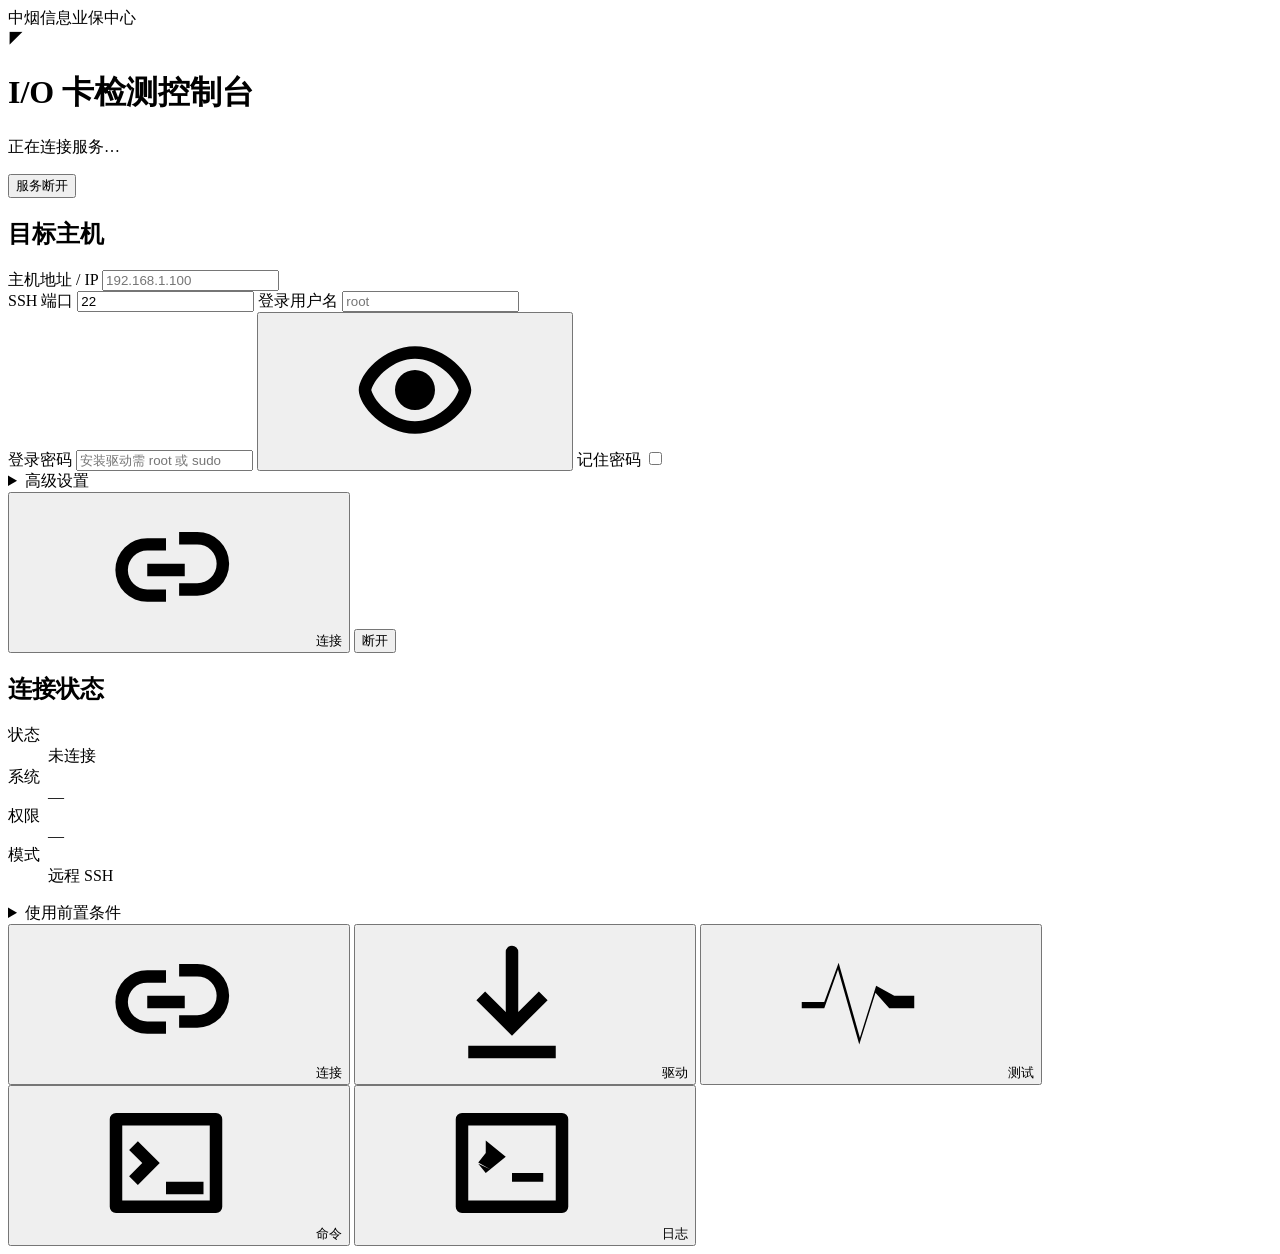
==== android/web/index.html @ fbf4bb79 "v2.4.0: 修复刷新设备误报服务断开(GET带body); 命令页新增复制/清空; 内置DAQ驱动安装包; 署名改为开发者:陈宠; 版本号升至2.4.0" ====
<!DOCTYPE html>
<html lang="zh-CN">
<head>
<meta charset="utf-8">
<title>研华I/O卡 检测控制台</title>
<meta name="viewport" content="width=device-width, initial-scale=1, viewport-fit=cover">
<meta name="theme-color" content="#16283c">
<meta name="mobile-web-app-capable" content="yes">
<meta name="apple-mobile-web-app-capable" content="yes">
<meta name="apple-mobile-web-app-status-bar-style" content="black-translucent">
<meta name="apple-mobile-web-app-title" content="IO检测">
<link rel="manifest" href="manifest.webmanifest">
<link rel="apple-touch-icon" href="apple-touch-icon.png">
<link rel="icon" href="icon-192.png">
<link rel="stylesheet" href="app.css">
</head>
<body>

<!-- ======================================================= 单位横幅 -->
<div class="orgbar">中烟信息业保中心</div>

<!-- ======================================================= 图标符号表 -->
<svg style="display:none" aria-hidden="true">
  <symbol id="i-link" viewBox="0 0 24 24"><path d="M3.9 12a5.1 5.1 0 0 1 5.1-5.1h3v2H9a3.1 3.1 0 1 0 0 6.2h3v2H9A5.1 5.1 0 0 1 3.9 12Zm5.1 1h6v-2H9v2Zm5.1-7.1H17a5.1 5.1 0 1 1 0 10.2h-2.9v-2H17a3.1 3.1 0 1 0 0-6.2h-2.9v-2Z"/></symbol>
  <symbol id="i-install" viewBox="0 0 24 24"><path d="M12 3a1 1 0 0 1 1 1v9.6l3.3-3.3 1.4 1.4-5.7 5.7-5.7-5.7 1.4-1.4L11 13.6V4a1 1 0 0 1 1-1ZM5 19h14v2H5v-2Z"/></symbol>
  <symbol id="i-pulse" viewBox="0 0 24 24"><path d="M3 13h3.6l2.2-6.2 3.4 12 2.6-8.3L17 13h4v-2h-3.2l-2.9-1.6-2.6 8.3-3.4-12L6.6 12H3v1Z"/></symbol>
  <symbol id="i-terminal" viewBox="0 0 24 24"><path d="M4 4h16a1 1 0 0 1 1 1v14a1 1 0 0 1-1 1H4a1 1 0 0 1-1-1V5a1 1 0 0 1 1-1Zm1 2v12h14V6H5Zm2.8 2.4 3.2 2.6-3.2 2.6-1.2-1.5L8.5 13l-1.9-1.1 1.2-1.5ZM12 15h5v-1.4h-5V15Z"/></symbol>
  <symbol id="i-eye" viewBox="0 0 24 24"><path d="M12 5c-5 0-9 4.5-9 7s4 7 9 7 9-4.5 9-7-4-7-9-7Zm0 2c3.4 0 6.4 2.9 7 5-.6 2.1-3.6 5-7 5s-6.4-2.9-7-5c.6-2.1 3.6-5 7-5Zm0 1.8a3.2 3.2 0 1 0 0 6.4 3.2 3.2 0 0 0 0-6.4Z"/></symbol>
  <symbol id="i-eye-off" viewBox="0 0 24 24"><path d="M3.3 2 2 3.3l3.1 3.1C3 8 1.9 9.9 1.9 12c.6 2.5 4.6 7 10.1 7 1.6 0 3.1-.4 4.4-1.1l3.3 3.3 1.3-1.3L3.3 2Zm5 5 2 2c-.2.3-.3.6-.3 1a2 2 0 0 0 2 2c.4 0 .7-.1 1-.3l1.9 1.9c-.9.5-1.9.8-2.9.8-3.4 0-6.4-2.9-7-5 .3-1 1.1-2 2.3-2.9Zm3.7-2c5.5 0 9.5 4.5 10.1 7-.3 1.2-1.1 2.6-2.4 3.8l-1.4-1.4c.9-.8 1.5-1.7 1.8-2.4-.6-2.1-3.6-5-7-5-.6 0-1.2.1-1.7.3L9.7 5.6C10.5 5.2 11.2 5 12 5Z"/></symbol>
  <symbol id="i-refresh" viewBox="0 0 24 24"><path d="M12 5V2L7 6l5 4V7a5 5 0 1 1-5 5H5a7 7 0 1 0 7-7Z"/></symbol>
  <symbol id="i-trash" viewBox="0 0 24 24"><path d="M9 3h6l1 2h4v2H4V5h4l1-2ZM6 8h12l-1 13H7L6 8Z"/></symbol>
  <symbol id="i-power" viewBox="0 0 24 24"><path d="M11 3h2v9h-2V3Zm6.4 2 1.4 1.4A8 8 0 1 1 5.2 6.4L6.6 5A10 10 0 1 0 17.4 5Z"/></symbol>
  <symbol id="i-close" viewBox="0 0 24 24"><path d="m6.4 5 5.6 5.6L17.6 5 19 6.4 13.4 12 19 17.6 17.6 19 12 13.4 6.4 19 5 17.6 10.6 12 5 6.4 6.4 5Z"/></symbol>
  <symbol id="i-check" viewBox="0 0 24 24"><path d="m9.5 17.6-5.1-5.1 1.4-1.4 3.7 3.7 8.7-8.7 1.4 1.4-10.1 10.1Z"/></symbol>
  <symbol id="i-upload" viewBox="0 0 24 24"><path d="M12 3 6.3 8.7l1.4 1.4L11 6.8V16h2V6.8l3.3 3.3 1.4-1.4L12 3ZM5 19h14v2H5v-2Z"/></symbol>
  <symbol id="i-cmd" viewBox="0 0 24 24"><path d="M4 4h16a1 1 0 0 1 1 1v14a1 1 0 0 1-1 1H4a1 1 0 0 1-1-1V5a1 1 0 0 1 1-1Zm1 2v12h14V6H5Zm2.5 2.5 3.5 3.5-3.5 3.5-1.4-1.4L8.2 12 6.1 9.9l1.4-1.4ZM12 15h6v2h-6v-2Z"/></symbol>
</svg>

<!-- ======================================================= 顶栏 -->
<header class="appbar">
  <div class="appbar-inner">
    <div class="brand">
      <span class="brand-mark">◤</span>
      <div class="brand-text">
        <h1>I/O 卡检测控制台</h1>
        <p id="subtitle">正在连接服务…</p>
      </div>
    </div>
    <button class="chip" id="connChip" type="button">离线</button>
  </div>
  <div class="stripe"></div>
  <div class="progress" id="progWrap" hidden>
    <div class="progress-bar" id="progBar"></div>
    <span class="progress-text" id="progText">就绪</span>
  </div>
</header>

<!-- ======================================================= 页面 -->
<main id="main">

  <!-- ---------------------------------------------- 连接 -->
  <section class="page" id="page-conn" data-page="conn">
    <div class="card" id="localNotice" hidden>
      <div class="card-head">
        <h2>本机模式</h2>
        <span class="tag ok">免 SSH</span>
      </div>
      <p class="muted">控制台已运行在带 I/O 卡的目标机上，可直接部署驱动与测试点位。</p>
    </div>

    <div class="card" id="connForm">
      <div class="card-head"><h2>目标主机</h2></div>

      <label class="field">
        <span>主机地址 / IP</span>
        <input id="fHost" type="text" inputmode="url" autocomplete="off"
               autocapitalize="off" spellcheck="false" placeholder="192.168.1.100">
      </label>

      <div class="field-row">
        <label class="field">
          <span>SSH 端口</span>
          <input id="fPort" type="text" inputmode="numeric" value="22">
        </label>
        <label class="field">
          <span>登录用户名</span>
          <input id="fUser" type="text" autocomplete="off" autocapitalize="off"
                 spellcheck="false" placeholder="root">
        </label>
      </div>

      <label class="field">
        <span>登录密码</span>
        <span class="input-wrap">
          <input id="fPass" type="password" autocomplete="current-password" placeholder="安装驱动需 root 或 sudo">
          <button class="ghost-icon" id="btnEye" type="button" aria-label="显示密码">
            <svg class="ic"><use href="#i-eye"></use></svg>
          </button>
        </span>
      </label>

      <label class="switch-row">
        <span>记住密码</span>
        <input id="fRemember" type="checkbox" class="switch">
      </label>

      <details class="advanced">
        <summary>高级设置</summary>
        <label class="field">
          <span>SSH 私钥路径（可选）</span>
          <input id="fKey" type="text" autocapitalize="off" spellcheck="false"
                 placeholder="/root/.ssh/id_rsa">
        </label>
        <label class="field">
          <span>远端工作目录</span>
          <input id="fWorkdir" type="text" autocapitalize="off" spellcheck="false"
                 placeholder="留空 = $HOME/advdaq_install">
        </label>
      </details>

      <div class="btn-row">
        <button class="btn filled grow" id="btnConnect">
          <svg class="ic"><use href="#i-link"></use></svg>连接
        </button>
        <button class="btn outlined" id="btnDisconnect">断开</button>
      </div>
    </div>

    <div class="card">
      <div class="card-head"><h2>连接状态</h2></div>
      <dl class="kv">
        <dt>状态</dt><dd id="kvState">未连接</dd>
        <dt>系统</dt><dd id="kvSys">—</dd>
        <dt>权限</dt><dd id="kvSudo">—</dd>
        <dt>模式</dt><dd id="kvMode">远程 SSH</dd>
      </dl>
    </div>

    <details class="card tips">
      <summary>使用前置条件</summary>
      <ol>
        <li>目标 Linux 已开启 sshd，账号可密码或密钥登录；</li>
        <li>安装驱动需 root 权限：以 root 登录，或该账号具备 sudo 能力；</li>
        <li>研华 PCI-1762 / PCI-1761 已插在目标机 PCI 插槽上；</li>
        <li>目标机可访问软件源，用于自动安装内核头文件与 gcc。</li>
      </ol>
    </details>
  </section>

  <!-- ---------------------------------------------- 驱动 -->
  <section class="page" id="page-deploy" data-page="deploy" hidden>
    <div class="card">
      <div class="card-head"><h2>I/O 卡型号</h2></div>
      <div class="segmented" id="modelSeg">
        <button data-model="PCI-1762" class="on">PCI-1762<small>16DI + 16继电器</small></button>
        <button data-model="PCI-1761">PCI-1761<small>8DI + 8继电器</small></button>
        <button data-model="both">两块都装<small>1762 + 1761</small></button>
      </div>
      <p class="hint" id="modelHint"></p>
    </div>

    <div class="card">
      <div class="card-head">
        <h2>驱动安装包</h2>
        <span class="tag" id="instTag">未选择</span>
      </div>
      <div class="installer-list" id="instList"></div>
      <p class="hint">APP 已内置驱动安装包（DAQ_Linux_20260306_64bit，覆盖 PCI-1762 / PCI-1761），连接目标机后无需上传即可一键安装；也可从手机上传其他版本的 .run 安装包。</p>
      <button class="btn tonal block" id="btnUpload">
        <svg class="ic"><use href="#i-upload"></use></svg>从手机上传 .run 安装包
      </button>
      <input type="file" id="fileInput" accept=".run" hidden>
      <div class="upload-progress" id="upWrap" hidden><div id="upBar"></div></div>
    </div>

    <div class="card">
      <div class="card-head"><h2>部署选项</h2></div>
      <label class="switch-row"><span>自动安装编译依赖<small>gcc / make / 内核头文件</small></span>
        <input id="optDeps" type="checkbox" class="switch" checked></label>
      <label class="switch-row"><span>先更新软件源<small>apt-get update / dnf makecache</small></span>
        <input id="optSrc" type="checkbox" class="switch" checked></label>
      <label class="switch-row"><span>屏蔽冲突驱动<small>comedi / adv_pci_dio / adv_pci1710</small></span>
        <input id="optBlack" type="checkbox" class="switch" checked></label>
      <label class="switch-row"><span>装完自动重启<small>驱动重启后才会加载</small></span>
        <input id="optReboot" type="checkbox" class="switch" checked></label>
    </div>

    <button class="btn filled block big" id="btnDeploy">一键安装驱动</button>

    <div class="card">
      <div class="card-head"><h2>维护操作</h2></div>
      <div class="btn-grid">
        <button class="btn outlined" id="btnProbe">仅检测环境</button>
        <button class="btn outlined" id="btnVerify">验证安装结果</button>
        <button class="btn outlined" id="btnReboot">重启目标机</button>
        <button class="btn danger" id="btnUninstall">
          <svg class="ic"><use href="#i-trash"></use></svg>卸载驱动
        </button>
      </div>
    </div>

    <div class="card">
      <div class="card-head"><h2>远程测试代理</h2></div>
      <p class="muted">测试页需要目标机上的 bio1762_io 代理，首次启动会话时会自动部署。</p>
      <div class="btn-grid two">
        <button class="btn outlined" id="btnAgent">部署代理</button>
        <button class="btn outlined" id="btnAgentDel">删除代理</button>
      </div>
    </div>
  </section>

  <!-- ---------------------------------------------- 测试 -->
  <section class="page" id="page-io" data-page="io" hidden>
    <div class="card io-head">
      <div class="row-between">
        <div>
          <h2 id="devTitle">未启动会话</h2>
          <p class="muted" id="devSub">请先刷新并选择设备</p>
        </div>
        <span class="tag" id="ioTag">空闲</span>
      </div>
      <div class="device-chips" id="devChips"></div>
      <div class="btn-row">
        <button class="btn tonal grow" id="btnRefresh">
          <svg class="ic"><use href="#i-refresh"></use></svg>刷新设备
        </button>
        <button class="btn filled grow" id="btnIoStart">启动会话</button>
        <button class="btn outlined" id="btnIoStop">结束</button>
      </div>
    </div>

    <div class="segmented wrap" id="ioSeg">
      <button data-sub="di" class="on">DI 输入</button>
      <button data-sub="do">DO 输出</button>
      <button data-sub="test">自检</button>
    </div>

    <!-- DI -->
    <div class="subpane" id="sub-di">
      <div class="card">
        <div class="card-head">
          <h2>数字量输入</h2>
          <span class="mono" id="diHex">--</span>
        </div>
        <div class="grid di-grid" id="diGrid"></div>
        <p class="hint">点任意点位可设置备注名（如 DI1 = 原料入口检测）。</p>
        <div class="btn-row">
          <button class="btn tonal grow" id="btnWatch">开始实时监视</button>
          <button class="btn outlined" id="btnReadDi">读取一次</button>
        </div>
        <label class="field inline">
          <span>轮询间隔</span>
          <input id="fInterval" type="range" min="50" max="1000" step="50" value="200">
          <b class="mono" id="intervalVal">200ms</b>
        </label>
      </div>
    </div>

    <!-- DO -->
    <div class="subpane" id="sub-do" hidden>
      <div class="card">
        <div class="card-head">
          <h2>继电器输出</h2>
          <span class="mono" id="doHex">--</span>
        </div>
        <div class="grid do-grid" id="doGrid"></div>
        <p class="hint">点按切换吸合/释放，长按设置备注名。数值为回读的真实触点状态。</p>
        <div class="btn-grid two">
          <button class="btn tonal" id="btnAllOn">全部吸合</button>
          <button class="btn tonal" id="btnAllOff">全部释放</button>
          <button class="btn outlined" id="btnInvert">状态反相</button>
          <button class="btn outlined" id="btnReadDo">读取回读</button>
        </div>
      </div>

      <div class="card">
        <div class="card-head"><h2>按字节写入</h2></div>
        <div class="byte-row" id="byteRow"></div>
        <button class="btn outlined block" id="btnWriteBytes">写入</button>
      </div>
    </div>

    <!-- 自检 -->
    <div class="subpane" id="sub-test" hidden>
      <div class="card">
        <div class="card-head"><h2>功能自检</h2></div>
        <label class="switch-row"><span>包含逐位继电器测试<small>每路单独置 1 再置 0 并回读</small></span>
          <input id="optPerBit" type="checkbox" class="switch" checked></label>
        <button class="btn filled block" id="btnSelftest">开始自检</button>
        <div class="result" id="selfResult" hidden>
          <div class="result-head" id="selfHead"></div>
          <ul class="result-list" id="selfList"></ul>
          <a class="btn tonal block" id="btnExport" href="/api/report" download>导出测试报告</a>
        </div>
      </div>
    </div>
  </section>

  <!-- ---------------------------------------------- 命令交互 -->
  <section class="page" id="page-cmd" data-page="cmd" hidden>
    <div class="card">
      <div class="card-head">
        <h2>命令交互</h2>
        <span class="tag" id="cmdState">未连接</span>
      </div>
      <p class="muted">在目标主机上手工执行命令并查看输出反馈。请谨慎执行危险命令。</p>
      <div class="cmd-chips" id="cmdChips"></div>
      <div class="cmd-toolbar">
        <button class="btn text" id="cmdCopy" type="button">复制内容</button>
        <button class="btn text" id="cmdClear" type="button">清空窗口</button>
      </div>
      <div class="console cmd-out" id="cmdOut"><div class="cmd-hint">连接目标主机后，在这里输入命令并查看运行结果。</div></div>
      <div class="cmd-input-row">
        <button class="cmd-hist" id="cmdHist" type="button" title="历史命令">＃</button>
        <input id="cmdInput" type="text" autocomplete="off" autocapitalize="off"
               spellcheck="false" placeholder="输入命令，如 uname -a">
        <button class="btn filled" id="cmdSend" type="button">发送</button>
      </div>
    </div>
  </section>

  <!-- ---------------------------------------------- 日志 -->
  <section class="page" id="page-log" data-page="log" hidden>
    <div class="log-toolbar">
      <span class="mono" id="logCount">0 行</span>
      <div class="row-gap">
        <button class="btn text" id="btnAutoscroll">自动滚动: 开</button>
        <button class="btn text" id="btnClearLog">清空</button>
      </div>
    </div>
    <div class="console" id="logList"></div>
  </section>
</main>

<!-- ======================================================= 底部导航 -->
<nav class="bottomnav" id="bottomNav">
  <button data-tab="conn" class="on">
    <svg class="ic"><use href="#i-link"></use></svg><span>连接</span>
  </button>
  <button data-tab="deploy">
    <svg class="ic"><use href="#i-install"></use></svg><span>驱动</span>
  </button>
  <button data-tab="io">
    <svg class="ic"><use href="#i-pulse"></use></svg><span>测试</span>
  </button>
  <button data-tab="cmd">
    <svg class="ic"><use href="#i-cmd"></use></svg><span>命令</span>
  </button>
  <button data-tab="log">
    <svg class="ic"><use href="#i-terminal"></use></svg><span>日志</span>
  </button>
</nav>

<!-- ======================================================= 底部弹出层 -->
<div class="scrim" id="scrim" hidden></div>
<div class="sheet" id="sheet" hidden role="dialog" aria-modal="true">
  <div class="sheet-handle"></div>
  <h3 id="sheetTitle">点位备注</h3>
  <p class="muted" id="sheetSub"></p>
  <input id="sheetInput" type="text" maxlength="24" placeholder="例如：引风机">
  <div class="sheet-actions">
    <button class="btn text" id="sheetClear">清除</button>
    <button class="btn text" id="sheetCancel">取消</button>
    <button class="btn filled" id="sheetSave">保存</button>
  </div>
</div>

<div class="snackbar" id="snack"></div>

<script src="activate.js"></script>
<script src="app.js"></script>
</body>
</html>
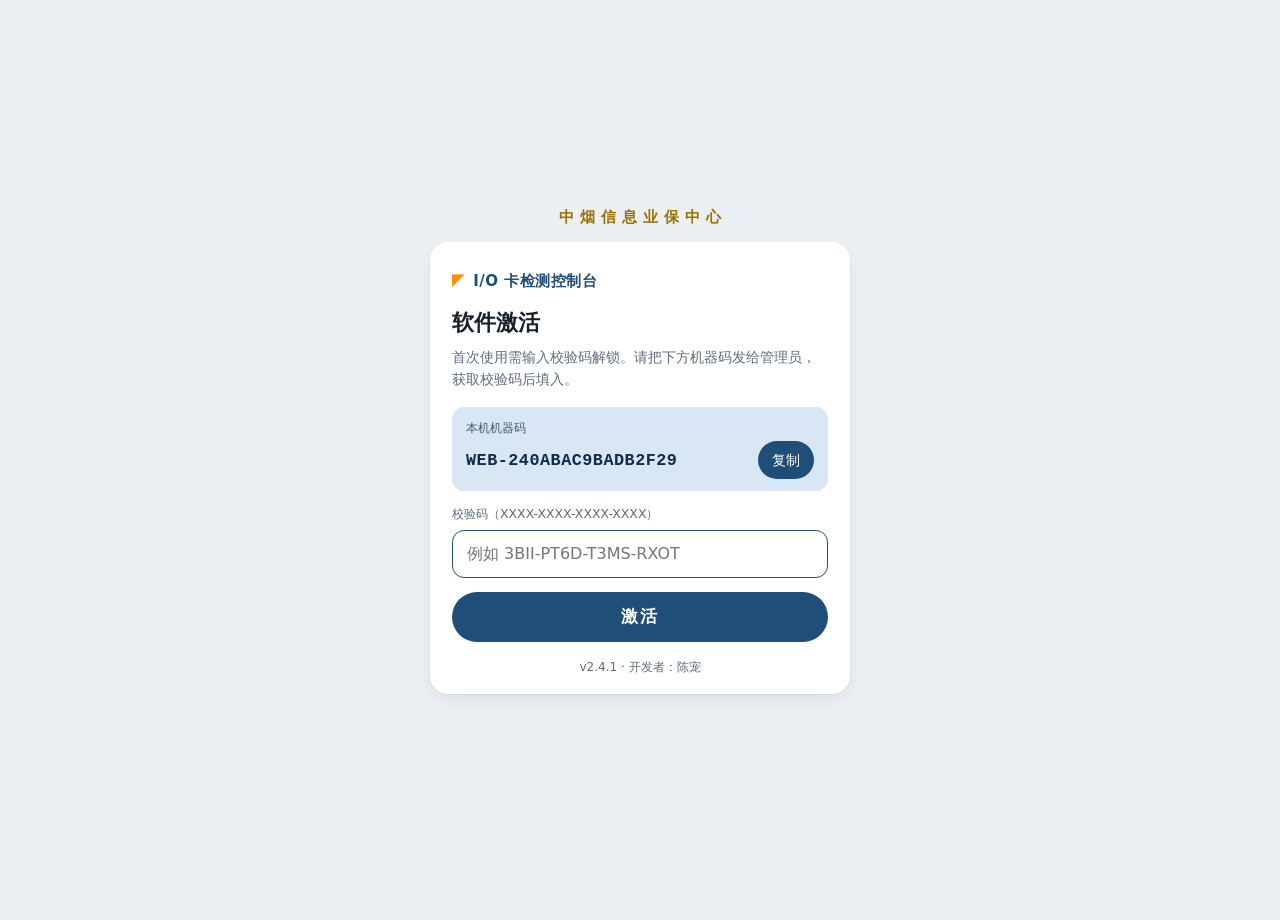
==== commit de41e7a4: "v2.4.2: 署名移到日志页底部; 新增前台保活服务(退后台/锁屏保持SSH连接); 版本号升至2.4.2" ====
--- a/android/web/index.html
+++ b/android/web/index.html
@@ -329,6 +329,7 @@
       </div>
     </div>
     <div class="console" id="logList"></div>
+    <p class="credit">研华I/O卡检测控制台 · 开发者：陈宠</p>
   </section>
 </main>
 
--- a/android/web/app.css
+++ b/android/web/app.css
@@ -0,0 +1,888 @@
+/* =========================================================================
+   研华 I/O 卡手机控制台 —— 移动端样式
+   设计取向: 安卓 Material 3 的形态(圆角卡片/填充按钮/开关/底部导航/弹出层),
+   配色沿用桌面版的工业风(钢蓝 + 安全橙), 保证两端的品牌一致性。
+   适配要点: 大触控目标(≥48px)、安全区(刘海/手势条)、禁止双指缩放误触、
+             深色模式、无 hover 依赖、点击即时反馈。
+   ========================================================================= */
+
+:root {
+  --primary: #1f4e79;
+  --on-primary: #ffffff;
+  --primary-soft: #d9e6f4;
+  --on-primary-soft: #0e2c4a;
+  --accent: #ff8f00;
+  --bg: #eceff3;
+  --surface: #ffffff;
+  --surface-2: #f5f7fa;
+  --surface-3: #eaeef3;
+  --text: #16202b;
+  --muted: #5d6b7a;
+  --outline: #d6dde5;
+  --outline-strong: #b9c3cf;
+  --ok: #147a3c;
+  --ok-soft: #d8f0e0;
+  --warn: #a86200;
+  --err: #c62828;
+  --err-soft: #fde4e4;
+  --relay-on: #f2542d;
+  --relay-off: #cfd7e0;
+  --di-hi: #2e9e4f;
+  --di-lo: #cfd7e0;
+  --console-bg: #121820;
+  --console-fg: #c9d4e0;
+  --radius: 18px;
+  --radius-sm: 12px;
+  --shadow: 0 1px 2px rgba(16, 30, 45, .07), 0 6px 18px rgba(16, 30, 45, .06);
+  --nav-h: 62px;
+  --ripple: rgba(31, 78, 121, .12);
+}
+
+@media (prefers-color-scheme: dark) {
+  :root {
+    --primary: #8bbcE8;
+    --on-primary: #06213a;
+    --primary-soft: #1b3348;
+    --on-primary-soft: #d6e8f8;
+    --accent: #ffa733;
+    --bg: #0d1116;
+    --surface: #161c24;
+    --surface-2: #1c242e;
+    --surface-3: #232d39;
+    --text: #e7eef6;
+    --muted: #98a6b6;
+    --outline: #2a3542;
+    --outline-strong: #3a4756;
+    --ok: #6fd08c;
+    --ok-soft: #17341f;
+    --warn: #f0b95a;
+    --err: #ff8a80;
+    --err-soft: #3a1d1d;
+    --relay-on: #ff6a3d;
+    --relay-off: #39434f;
+    --di-hi: #4cc46e;
+    --di-lo: #39434f;
+    --console-bg: #0a0f14;
+    --console-fg: #c2cedb;
+    --shadow: 0 1px 2px rgba(0, 0, 0, .4), 0 8px 22px rgba(0, 0, 0, .35);
+    --ripple: rgba(139, 188, 232, .16);
+  }
+}
+
+* { box-sizing: border-box; -webkit-tap-highlight-color: transparent; }
+
+html {
+  background: var(--bg);
+  touch-action: manipulation;
+  -webkit-text-size-adjust: 100%;
+}
+
+body {
+  margin: 0;
+  font-family: "HarmonyOS Sans SC", "Noto Sans SC", "PingFang SC",
+               "Microsoft YaHei UI", system-ui, -apple-system, sans-serif;
+  font-size: 15px;
+  line-height: 1.5;
+  color: var(--text);
+  background: var(--bg);
+  overscroll-behavior-y: contain;
+  user-select: none;
+  -webkit-user-select: none;
+  padding-bottom: calc(var(--nav-h) + env(safe-area-inset-bottom, 0px));
+}
+
+input, button, textarea { font: inherit; color: inherit; }
+input { user-select: text; -webkit-user-select: text; }
+
+/* ------------------------------------------------------------- 顶栏 */
+.appbar {
+  position: sticky;
+  top: 0;
+  z-index: 40;
+  background: #16283c;
+  padding-top: env(safe-area-inset-top, 0px);
+  box-shadow: 0 2px 10px rgba(10, 20, 32, .25);
+}
+@media (prefers-color-scheme: dark) {
+  .appbar { background: #0b1219; }
+}
+
+.appbar-inner {
+  display: flex;
+  align-items: center;
+  gap: 10px;
+  padding: 12px 16px 11px;
+}
+
+.brand { display: flex; align-items: center; gap: 10px; min-width: 0; flex: 1; }
+.brand-mark { color: var(--accent); font-size: 20px; line-height: 1; }
+.brand-text { min-width: 0; }
+.brand-text h1 {
+  margin: 0;
+  font-size: 16px;
+  font-weight: 700;
+  letter-spacing: .2px;
+  color: #fff;
+  white-space: nowrap;
+  overflow: hidden;
+  text-overflow: ellipsis;
+}
+.brand-text p {
+  margin: 1px 0 0;
+  font-size: 11.5px;
+  color: #9bb0c6;
+  white-space: nowrap;
+  overflow: hidden;
+  text-overflow: ellipsis;
+}
+
+.chip {
+  flex: none;
+  border: 0;
+  border-radius: 999px;
+  padding: 7px 12px;
+  font-size: 12px;
+  font-weight: 700;
+  background: rgba(255, 255, 255, .12);
+  color: #d6e2ee;
+  min-height: 32px;
+  display: inline-flex;
+  align-items: center;
+  gap: 5px;
+}
+.chip::before {
+  content: "";
+  width: 7px; height: 7px;
+  border-radius: 50%;
+  background: #8a97a5;
+}
+.chip.ok { background: rgba(76, 196, 110, .18); color: #9ce8b4; }
+.chip.ok::before { background: #4cc46e; box-shadow: 0 0 0 3px rgba(76, 196, 110, .22); }
+.chip.busy { background: rgba(255, 167, 51, .2); color: #ffd08a; }
+.chip.busy::before { background: var(--accent); animation: pulse 1.1s infinite; }
+.chip.err { background: rgba(255, 138, 128, .18); color: #ffb3ac; }
+.chip.err::before { background: #ff6b6b; }
+
+@keyframes pulse { 0%, 100% { opacity: 1; } 50% { opacity: .25; } }
+
+.stripe { height: 4px; background: var(--accent); }
+
+.progress { position: relative; height: 3px; background: rgba(255, 255, 255, .1); }
+.progress-bar {
+  height: 100%;
+  width: 0;
+  background: linear-gradient(90deg, #4d90c9, #8fd0ff);
+  transition: width .28s ease;
+}
+.progress-text {
+  position: absolute;
+  left: 50%;
+  transform: translate(-50%, 3px);
+  font-size: 10.5px;
+  color: #9bb0c6;
+  background: #16283c;
+  padding: 1px 8px;
+  border-radius: 0 0 6px 6px;
+  max-width: 90vw;
+  white-space: nowrap;
+  overflow: hidden;
+  text-overflow: ellipsis;
+}
+
+/* ------------------------------------------------------------- 页面 */
+main { padding: 12px 12px 8px; }
+
+.page { animation: fade .18s ease; }
+@keyframes fade { from { opacity: 0; transform: translateY(4px); } to { opacity: 1; transform: none; } }
+
+.card {
+  background: var(--surface);
+  border-radius: var(--radius);
+  padding: 14px;
+  margin-bottom: 12px;
+  box-shadow: var(--shadow);
+}
+
+.card-head {
+  display: flex;
+  align-items: center;
+  justify-content: space-between;
+  gap: 10px;
+  margin-bottom: 10px;
+}
+.card-head h2 {
+  margin: 0;
+  font-size: 14px;
+  font-weight: 700;
+  letter-spacing: .2px;
+}
+
+.muted { color: var(--muted); font-size: 12.5px; margin: 0 0 10px; }
+.hint { color: var(--muted); font-size: 11.5px; margin: 8px 0 0; line-height: 1.45; }
+.mono { font-family: "JetBrains Mono", Consolas, "Courier New", monospace; font-size: 12px; }
+
+.tag {
+  font-size: 11px;
+  font-weight: 700;
+  padding: 3px 9px;
+  border-radius: 999px;
+  background: var(--surface-3);
+  color: var(--muted);
+  white-space: nowrap;
+}
+.tag.ok { background: var(--ok-soft); color: var(--ok); }
+.tag.err { background: var(--err-soft); color: var(--err); }
+
+/* ------------------------------------------------------------- 表单 */
+.field { display: block; margin-bottom: 12px; }
+.field > span:first-child {
+  display: block;
+  font-size: 12px;
+  color: var(--muted);
+  margin-bottom: 5px;
+  padding-left: 2px;
+}
+.field input[type=text],
+.field input[type=password],
+.sheet input {
+  width: 100%;
+  min-height: 50px;
+  padding: 0 14px;
+  border-radius: var(--radius-sm);
+  border: 1.5px solid var(--outline);
+  background: var(--surface-2);
+  color: var(--text);
+  font-size: 16px;               /* ≥16px, 安卓/iOS 都不会自动放大页面 */
+  outline: none;
+  transition: border-color .15s, background .15s;
+}
+.field input:focus, .sheet input:focus {
+  border-color: var(--primary);
+  background: var(--surface);
+}
+
+.field-row { display: flex; gap: 10px; }
+.field-row .field { flex: 1; min-width: 0; }
+
+.input-wrap { position: relative; display: block; }
+.input-wrap input { padding-right: 52px; }
+.ghost-icon {
+  position: absolute;
+  right: 2px; top: 50%;
+  transform: translateY(-50%);
+  width: 48px; height: 48px;
+  display: grid; place-items: center;
+  border: 0; background: none;
+  color: var(--muted);
+  border-radius: var(--radius-sm);
+}
+
+.advanced { margin: 4px 0 12px; }
+.advanced summary {
+  font-size: 13px;
+  color: var(--primary);
+  padding: 10px 2px;
+  min-height: 44px;
+  display: flex;
+  align-items: center;
+  cursor: pointer;
+}
+.advanced summary::marker { color: var(--outline-strong); }
+
+/* 开关 */
+.switch-row {
+  display: flex;
+  align-items: center;
+  justify-content: space-between;
+  gap: 12px;
+  min-height: 52px;
+  padding: 6px 0;
+  border-top: 1px solid var(--outline);
+}
+.switch-row:first-of-type, .card-head + .switch-row { border-top: 0; }
+.switch-row > span { font-size: 14px; display: flex; flex-direction: column; }
+.switch-row small { color: var(--muted); font-size: 11.5px; font-weight: 400; margin-top: 2px; }
+
+input.switch {
+  appearance: none;
+  -webkit-appearance: none;
+  flex: none;
+  width: 52px; height: 32px;
+  border-radius: 999px;
+  background: var(--outline-strong);
+  position: relative;
+  transition: background .18s;
+  margin: 0;
+  cursor: pointer;
+}
+input.switch::after {
+  content: "";
+  position: absolute;
+  top: 4px; left: 4px;
+  width: 24px; height: 24px;
+  border-radius: 50%;
+  background: #fff;
+  box-shadow: 0 1px 3px rgba(0, 0, 0, .3);
+  transition: transform .18s cubic-bezier(.3, .8, .4, 1), width .18s;
+}
+input.switch:checked { background: var(--primary); }
+input.switch:checked::after { transform: translateX(20px); }
+input.switch:active::after { width: 30px; }
+
+/* 分段控件 */
+.segmented {
+  display: flex;
+  gap: 4px;
+  padding: 4px;
+  border-radius: 999px;
+  background: var(--surface-3);
+}
+.segmented button {
+  flex: 1;
+  min-height: 46px;
+  border: 0;
+  border-radius: 999px;
+  background: transparent;
+  color: var(--muted);
+  font-size: 13px;
+  font-weight: 600;
+  display: flex;
+  flex-direction: column;
+  align-items: center;
+  justify-content: center;
+  gap: 1px;
+  transition: background .16s, color .16s;
+}
+.segmented button small { font-size: 9.5px; font-weight: 400; opacity: .8; }
+.segmented button.on {
+  background: var(--surface);
+  color: var(--primary);
+  box-shadow: 0 1px 4px rgba(16, 30, 45, .16);
+}
+.segmented.wrap { margin: 0 0 12px; }
+.segmented.wrap button { flex-direction: row; }
+
+/* 按钮 */
+.btn {
+  border: 0;
+  border-radius: 999px;
+  min-height: 50px;
+  padding: 0 20px;
+  display: inline-flex;
+  align-items: center;
+  justify-content: center;
+  gap: 7px;
+  font-size: 14.5px;
+  font-weight: 600;
+  background: var(--surface-3);
+  color: var(--text);
+  transition: transform .08s, filter .15s, background .15s;
+}
+.btn:active { transform: scale(.975); filter: brightness(.95); }
+.btn[disabled] { opacity: .45; pointer-events: none; }
+
+.btn.filled { background: var(--primary); color: var(--on-primary); }
+.btn.tonal { background: var(--primary-soft); color: var(--on-primary-soft); }
+.btn.outlined { background: transparent; color: var(--primary); box-shadow: inset 0 0 0 1.5px var(--outline-strong); }
+.btn.danger { background: var(--err-soft); color: var(--err); }
+.btn.text { background: none; color: var(--primary); padding: 0 12px; min-height: 44px; font-size: 13px; }
+.btn.block { display: flex; width: 100%; margin-top: 4px; }
+.btn.big { min-height: 56px; font-size: 16px; margin: 4px 0 12px; }
+.btn.grow { flex: 1; }
+
+.btn-row { display: flex; gap: 8px; margin-top: 12px; }
+.btn-grid { display: grid; grid-template-columns: 1fr 1fr; gap: 8px; }
+.btn-grid.two { margin-top: 10px; }
+.btn-grid .btn { min-height: 48px; font-size: 13.5px; padding: 0 10px; }
+
+.ic { width: 20px; height: 20px; fill: currentColor; flex: none; }
+
+/* ------------------------------------------------------------- 连接页 */
+.kv {
+  display: grid;
+  grid-template-columns: 62px 1fr;
+  gap: 8px 10px;
+  margin: 0;
+  font-size: 13px;
+}
+.kv dt { color: var(--muted); }
+.kv dd { margin: 0; font-weight: 600; word-break: break-all; }
+
+.tips ol { margin: 6px 0 0; padding-left: 20px; font-size: 12.5px; color: var(--muted); }
+.tips li { margin-bottom: 6px; }
+.tips summary { font-size: 13.5px; font-weight: 600; min-height: 32px; display: flex; align-items: center; }
+
+/* ------------------------------------------------------------- 驱动页 */
+.installer-list { display: flex; flex-direction: column; gap: 8px; margin-bottom: 12px; }
+.installer-list:empty::after {
+  content: "暂无安装包，点下方按钮从手机上传";
+  display: block;
+  font-size: 12.5px;
+  color: var(--muted);
+  padding: 14px 12px;
+  border: 1.5px dashed var(--outline-strong);
+  border-radius: var(--radius-sm);
+  text-align: center;
+}
+.installer {
+  display: flex;
+  align-items: center;
+  gap: 10px;
+  padding: 12px;
+  border-radius: var(--radius-sm);
+  background: var(--surface-2);
+  box-shadow: inset 0 0 0 1.5px transparent;
+  min-height: 56px;
+}
+.installer.on { background: var(--primary-soft); box-shadow: inset 0 0 0 1.5px var(--primary); }
+.installer .name { flex: 1; min-width: 0; font-size: 13px; word-break: break-all; }
+.installer .size { flex: none; font-size: 11.5px; color: var(--muted); }
+.installer .dot {
+  flex: none;
+  width: 20px; height: 20px;
+  border-radius: 50%;
+  box-shadow: inset 0 0 0 2px var(--outline-strong);
+  display: grid; place-items: center;
+}
+.installer.on .dot { background: var(--primary); box-shadow: none; color: var(--on-primary); }
+.installer.on .dot::after { content: ""; width: 9px; height: 9px; border-radius: 50%; background: currentColor; }
+
+.upload-progress { height: 6px; border-radius: 3px; background: var(--surface-3); overflow: hidden; margin-top: 10px; }
+.upload-progress > div { height: 100%; width: 0; background: var(--primary); transition: width .2s; }
+
+/* ------------------------------------------------------------- 测试页 */
+.io-head .row-between { display: flex; align-items: flex-start; justify-content: space-between; gap: 10px; }
+.io-head h2 { margin: 0; font-size: 15px; }
+.device-chips { display: flex; flex-wrap: wrap; gap: 6px; margin-top: 12px; }
+.device-chips:empty { display: none; }
+.device-chips button {
+  border: 0;
+  min-height: 40px;
+  padding: 0 14px;
+  border-radius: 999px;
+  background: var(--surface-3);
+  color: var(--muted);
+  font-size: 12.5px;
+  font-weight: 600;
+}
+.device-chips button.on { background: var(--primary); color: var(--on-primary); }
+
+.grid { display: grid; gap: 8px; margin: 4px 0 2px; }
+.di-grid { grid-template-columns: repeat(4, 1fr); }
+.do-grid { grid-template-columns: repeat(3, 1fr); }
+
+/* DI 点位 */
+.di {
+  border-radius: var(--radius-sm);
+  background: var(--surface-2);
+  padding: 9px 4px 7px;
+  display: flex;
+  flex-direction: column;
+  align-items: center;
+  gap: 4px;
+  min-height: 76px;
+  box-shadow: inset 0 0 0 1.5px var(--outline);
+  transition: background .1s, box-shadow .1s;
+}
+.di:active { box-shadow: inset 0 0 0 1.5px var(--primary); }
+.di .led {
+  width: 26px; height: 26px;
+  border-radius: 50%;
+  background: var(--di-lo);
+  transition: background .08s, box-shadow .08s;
+}
+.di.hi .led { background: var(--di-hi); box-shadow: 0 0 0 4px color-mix(in srgb, var(--di-hi) 24%, transparent); }
+.di b { font-size: 11.5px; letter-spacing: .3px; }
+.di small {
+  font-size: 9.5px;
+  color: var(--muted);
+  max-width: 100%;
+  overflow: hidden;
+  text-overflow: ellipsis;
+  white-space: nowrap;
+  min-height: 12px;
+}
+.di.hi b { color: var(--di-hi); }
+
+/* DO 继电器 */
+.relay {
+  border: 0;
+  border-radius: var(--radius-sm);
+  background: var(--relay-off);
+  color: #26313d;
+  min-height: 78px;
+  padding: 8px 6px;
+  display: flex;
+  flex-direction: column;
+  align-items: center;
+  justify-content: center;
+  gap: 1px;
+  transition: background .1s, transform .08s, color .1s;
+  position: relative;
+  overflow: hidden;
+}
+.relay:active { transform: scale(.96); }
+.relay .k { font-size: 15px; font-weight: 800; letter-spacing: .4px; }
+.relay .st { font-size: 9.5px; font-weight: 700; opacity: .8; letter-spacing: 1px; }
+.relay .note {
+  font-size: 9.5px;
+  max-width: 100%;
+  overflow: hidden;
+  text-overflow: ellipsis;
+  white-space: nowrap;
+  opacity: .85;
+  min-height: 12px;
+}
+.relay.on { background: var(--relay-on); color: #fff; box-shadow: 0 4px 14px color-mix(in srgb, var(--relay-on) 35%, transparent); }
+@media (prefers-color-scheme: dark) {
+  .relay { color: #0d141b; }
+  .relay.on { color: #fff; }
+}
+
+.byte-row { display: flex; gap: 8px; margin-bottom: 4px; }
+.byte-row label { flex: 1; min-width: 0; }
+.byte-row span { display: block; font-size: 11px; color: var(--muted); margin-bottom: 4px; }
+.byte-row input {
+  width: 100%;
+  min-height: 48px;
+  text-align: center;
+  font-family: Consolas, monospace;
+  font-size: 15px;
+  letter-spacing: 1px;
+  border-radius: var(--radius-sm);
+  border: 1.5px solid var(--outline);
+  background: var(--surface-2);
+  color: var(--text);
+  outline: none;
+}
+.byte-row input:focus { border-color: var(--primary); }
+
+.field.inline {
+  display: flex;
+  align-items: center;
+  gap: 10px;
+  margin: 14px 0 0;
+}
+.field.inline > span:first-child { margin: 0; flex: none; font-size: 12.5px; }
+.field.inline input[type=range] {
+  flex: 1;
+  -webkit-appearance: none;
+  appearance: none;
+  height: 6px;
+  border-radius: 3px;
+  background: var(--surface-3);
+  outline: none;
+}
+.field.inline input[type=range]::-webkit-slider-thumb {
+  -webkit-appearance: none;
+  width: 26px; height: 26px;
+  border-radius: 50%;
+  background: var(--primary);
+  box-shadow: 0 1px 4px rgba(0, 0, 0, .3);
+}
+.field.inline b { flex: none; min-width: 50px; text-align: right; }
+
+/* 自检结果 */
+.result { margin-top: 14px; }
+.result-head {
+  padding: 12px 14px;
+  border-radius: var(--radius-sm);
+  font-size: 14px;
+  font-weight: 700;
+  margin-bottom: 10px;
+}
+.result-head.ok { background: var(--ok-soft); color: var(--ok); }
+.result-head.err { background: var(--err-soft); color: var(--err); }
+.result-list {
+  list-style: none;
+  margin: 0 0 12px;
+  padding: 0;
+  max-height: 320px;
+  overflow-y: auto;
+  -webkit-overflow-scrolling: touch;
+  overscroll-behavior: contain;
+  font-size: 12px;
+  font-family: Consolas, monospace;
+  border-radius: var(--radius-sm);
+  background: var(--surface-2);
+}
+.result-list li { padding: 6px 12px; border-bottom: 1px solid var(--outline); }
+.result-list li:last-child { border-bottom: 0; }
+.result-list li.ok { color: var(--ok); }
+.result-list li.err { color: var(--err); }
+
+/* ------------------------------------------------------------- 日志 */
+.log-toolbar {
+  display: flex;
+  align-items: center;
+  justify-content: space-between;
+  gap: 8px;
+  padding: 0 4px 8px;
+  color: var(--muted);
+  font-size: 12px;
+}
+.row-gap { display: flex; gap: 2px; }
+.console {
+  background: var(--console-bg);
+  border-radius: var(--radius);
+  padding: 12px;
+  min-height: calc(100vh - 230px);
+  max-height: calc(100vh - 210px);
+  overflow-y: auto;
+  -webkit-overflow-scrolling: touch;
+  overscroll-behavior: contain;
+  font-family: "JetBrains Mono", Consolas, monospace;
+  font-size: 11.5px;
+  line-height: 1.55;
+  color: var(--console-fg);
+  box-shadow: var(--shadow);
+}
+.console .ln { display: flex; gap: 8px; padding: 1px 0; user-select: text; -webkit-user-select: text; }
+.console .ts { flex: none; color: #5c6c7d; }
+.console .msg { white-space: pre-wrap; word-break: break-all; }
+.console .l-ok .msg { color: #5ad469; }
+.console .l-warn .msg { color: #ffb84d; }
+.console .l-err .msg { color: #ff6b6b; }
+.console .l-step .msg { color: #6ab7ff; font-weight: 700; }
+.console .l-cmd .msg { color: #c792ea; }
+.console .l-out .msg { color: #8fa1b3; }
+
+/* ------------------------------------------------------------- 底部导航 */
+.bottomnav {
+  position: fixed;
+  left: 0; right: 0; bottom: 0;
+  z-index: 50;
+  display: flex;
+  background: color-mix(in srgb, var(--surface) 92%, transparent);
+  backdrop-filter: blur(14px);
+  -webkit-backdrop-filter: blur(14px);
+  border-top: 1px solid var(--outline);
+  padding-bottom: env(safe-area-inset-bottom, 0px);
+}
+.bottomnav button {
+  flex: 1;
+  border: 0;
+  background: none;
+  color: var(--muted);
+  min-height: var(--nav-h);
+  display: flex;
+  flex-direction: column;
+  align-items: center;
+  justify-content: center;
+  gap: 3px;
+  font-size: 10.5px;
+  font-weight: 600;
+  position: relative;
+  transition: color .15s;
+}
+.bottomnav button .ic { width: 23px; height: 23px; }
+.bottomnav button.on { color: var(--primary); }
+.bottomnav button.on::before {
+  content: "";
+  position: absolute;
+  top: 0;
+  width: 30px; height: 3px;
+  border-radius: 0 0 3px 3px;
+  background: var(--primary);
+}
+.bottomnav button:active { background: var(--ripple); }
+
+/* ------------------------------------------------------------- 弹出层 */
+.scrim {
+  position: fixed;
+  inset: 0;
+  z-index: 60;
+  background: rgba(8, 14, 22, .5);
+  animation: fade .16s ease;
+}
+
+.sheet {
+  position: fixed;
+  left: 0; right: 0; bottom: 0;
+  z-index: 61;
+  background: var(--surface);
+  border-radius: 26px 26px 0 0;
+  padding: 8px 18px calc(18px + env(safe-area-inset-bottom, 0px));
+  box-shadow: 0 -8px 30px rgba(0, 0, 0, .28);
+  animation: sheetUp .24s cubic-bezier(.2, .8, .3, 1);
+}
+@keyframes sheetUp { from { transform: translateY(100%); } to { transform: none; } }
+
+.sheet-handle {
+  width: 36px; height: 4px;
+  border-radius: 2px;
+  background: var(--outline-strong);
+  margin: 6px auto 14px;
+}
+.sheet h3 { margin: 0 0 4px; font-size: 16px; }
+.sheet .muted { margin-bottom: 14px; }
+.sheet input { min-height: 52px; }
+.sheet-actions {
+  display: flex;
+  justify-content: flex-end;
+  gap: 6px;
+  margin-top: 16px;
+}
+
+/* Snackbar */
+.snackbar {
+  position: fixed;
+  left: 50%;
+  bottom: calc(var(--nav-h) + 18px + env(safe-area-inset-bottom, 0px));
+  transform: translate(-50%, 20px);
+  z-index: 70;
+  background: #253038;
+  color: #fff;
+  font-size: 13px;
+  padding: 12px 18px;
+  border-radius: 12px;
+  max-width: calc(100vw - 40px);
+  opacity: 0;
+  pointer-events: none;
+  transition: opacity .2s, transform .2s;
+  box-shadow: 0 6px 22px rgba(0, 0, 0, .3);
+}
+.snackbar.show { opacity: 1; transform: translate(-50%, 0); }
+.snackbar.ok { background: #14603a; }
+.snackbar.err { background: #8c2a2a; }
+
+/* 横屏/平板: 稍微放宽栅格 */
+@media (min-width: 620px) {
+  .di-grid { grid-template-columns: repeat(8, 1fr); }
+  .do-grid { grid-template-columns: repeat(4, 1fr); }
+  main { max-width: 760px; margin: 0 auto; }
+}
+
+/* =======================================================
+   激活门控页（安装/运行验证码）
+   ======================================================= */
+#gate {
+  position: fixed; inset: 0; z-index: 200;
+  display: flex; align-items: center; justify-content: center;
+  padding: 20px; padding-top: calc(20px + env(safe-area-inset-top));
+  padding-bottom: calc(20px + env(safe-area-inset-bottom));
+  background: var(--bg);
+  overflow-y: auto;
+}
+.gate-card {
+  width: 100%; max-width: 420px;
+  background: var(--surface);
+  border-radius: var(--radius);
+  box-shadow: var(--shadow);
+  padding: 26px 22px 18px;
+}
+.gate-brand {
+  font-weight: 700; color: var(--primary); letter-spacing: .5px;
+  display: flex; align-items: center; gap: 8px;
+}
+.gate-mark { color: var(--accent); font-size: 1.1em; }
+.gate-card h2 { margin: 14px 0 6px; font-size: 1.35rem; }
+.gate-tip { color: var(--muted); font-size: .88rem; line-height: 1.6; margin: 0 0 16px; }
+.gate-field { margin-bottom: 14px; }
+.gate-field label {
+  display: block; font-size: .78rem; color: var(--muted); margin-bottom: 6px;
+}
+.gate-field input {
+  width: 100%; box-sizing: border-box;
+  min-height: 48px; padding: 10px 14px;
+  border: 1px solid var(--outline-strong); border-radius: var(--radius-sm);
+  background: var(--surface-2); color: var(--text);
+  font-size: 1rem; outline: none;
+}
+.gate-field input:focus { border-color: var(--primary); background: var(--surface); }
+.gate-mc {
+  background: var(--primary-soft); border-radius: var(--radius-sm);
+  padding: 12px 14px; margin-bottom: 14px;
+}
+.gate-mc-label { font-size: .78rem; color: var(--on-primary-soft); opacity: .75; margin-bottom: 4px; }
+.gate-mc-row { display: flex; align-items: center; gap: 10px; }
+.gate-mc-row code {
+  flex: 1; font-family: Consolas, Menlo, monospace;
+  font-size: 1.05rem; font-weight: 700; color: var(--on-primary-soft);
+  letter-spacing: .5px; word-break: break-all;
+}
+.gate-copy {
+  flex-shrink: 0; min-height: 38px; padding: 6px 14px;
+  border: none; border-radius: 999px;
+  background: var(--primary); color: var(--on-primary);
+  font-size: .85rem;
+}
+.gate-copy:active { transform: scale(.96); }
+.gate-err { color: var(--err); font-size: .85rem; margin: 0 0 10px; }
+.gate-btn {
+  width: 100%; min-height: 50px;
+  border: none; border-radius: 999px;
+  background: var(--primary); color: var(--on-primary);
+  font-size: 1.05rem; font-weight: 700; letter-spacing: 2px;
+}
+.gate-btn:active { transform: scale(.98); opacity: .9; }
+.gate-foot {
+  text-align: center; color: var(--muted); font-size: .75rem;
+  margin: 16px 0 0;
+}
+
+/* =======================================================
+   单位横幅(最上侧, 深黄)
+   ======================================================= */
+:root { --org: #9a7200; }
+@media (prefers-color-scheme: dark) {
+  :root { --org: #e2b13c; }
+}
+.orgbar {
+  text-align: center;
+  padding: calc(6px + env(safe-area-inset-top)) 12px 6px;
+  font-size: 15px;
+  font-weight: 600;
+  letter-spacing: 6px;
+  text-indent: 6px;   /* 抵消最后一字的字距, 保证视觉居中 */
+  color: var(--org);
+  background: var(--surface);
+  border-bottom: 1px solid var(--outline);
+  user-select: none;
+}
+#gate { flex-direction: column; gap: 14px; }
+#gate .orgbar { width: 100%; max-width: 420px; background: none; border: none; padding: 0; }
+
+/* =======================================================
+   命令交互页
+   ======================================================= */
+.cmd-chips { display: flex; flex-wrap: wrap; gap: 8px; margin-bottom: 12px; }
+.chip-btn {
+  min-height: 34px; padding: 4px 12px;
+  border: 1px solid var(--outline-strong); border-radius: 999px;
+  background: var(--surface-2); color: var(--text);
+  font-size: .8rem; font-family: Consolas, Menlo, monospace;
+}
+.chip-btn:active { background: var(--primary-soft); }
+.cmd-toolbar {
+  display: flex; justify-content: flex-end; gap: 2px;
+  margin: 2px 0 6px;
+}
+.cmd-toolbar .btn { min-height: 36px; padding: 0 10px; font-size: .82rem; }
+.cmd-out {
+  min-height: 300px; max-height: 46vh; overflow-y: auto;
+  font-family: Consolas, Menlo, monospace; font-size: .82rem; line-height: 1.55;
+  white-space: pre-wrap; word-break: break-all;
+  padding: 12px 14px;
+}
+.cmd-out .cmd-line { color: var(--accent); font-weight: 700; }
+.cmd-out .cmd-err { color: #ff8a80; }
+.cmd-out .cmd-exit { color: #7ee2a0; }
+.cmd-out .cmd-exit.bad { color: #ff8a80; }
+.cmd-out .cmd-hint { color: var(--muted); font-family: inherit; }
+.cmd-input-row { display: flex; gap: 8px; margin-top: 12px; }
+.cmd-input-row input {
+  flex: 1; min-width: 0; min-height: 48px; padding: 8px 14px;
+  border: 1px solid var(--outline-strong); border-radius: var(--radius-sm);
+  background: var(--surface-2); color: var(--text);
+  font-family: Consolas, Menlo, monospace; font-size: .95rem; outline: none;
+}
+.cmd-input-row input:focus { border-color: var(--primary); background: var(--surface); }
+.cmd-hist {
+  flex-shrink: 0; width: 48px; height: 48px;
+  border: 1px solid var(--outline-strong); border-radius: var(--radius-sm);
+  background: var(--surface-2); color: var(--muted);
+  font-size: 1.1rem; font-weight: 700;
+}
+.cmd-hist:active { background: var(--primary-soft); }
+.cmd-input-row .btn.filled { flex-shrink: 0; min-height: 48px; padding: 0 20px; }
